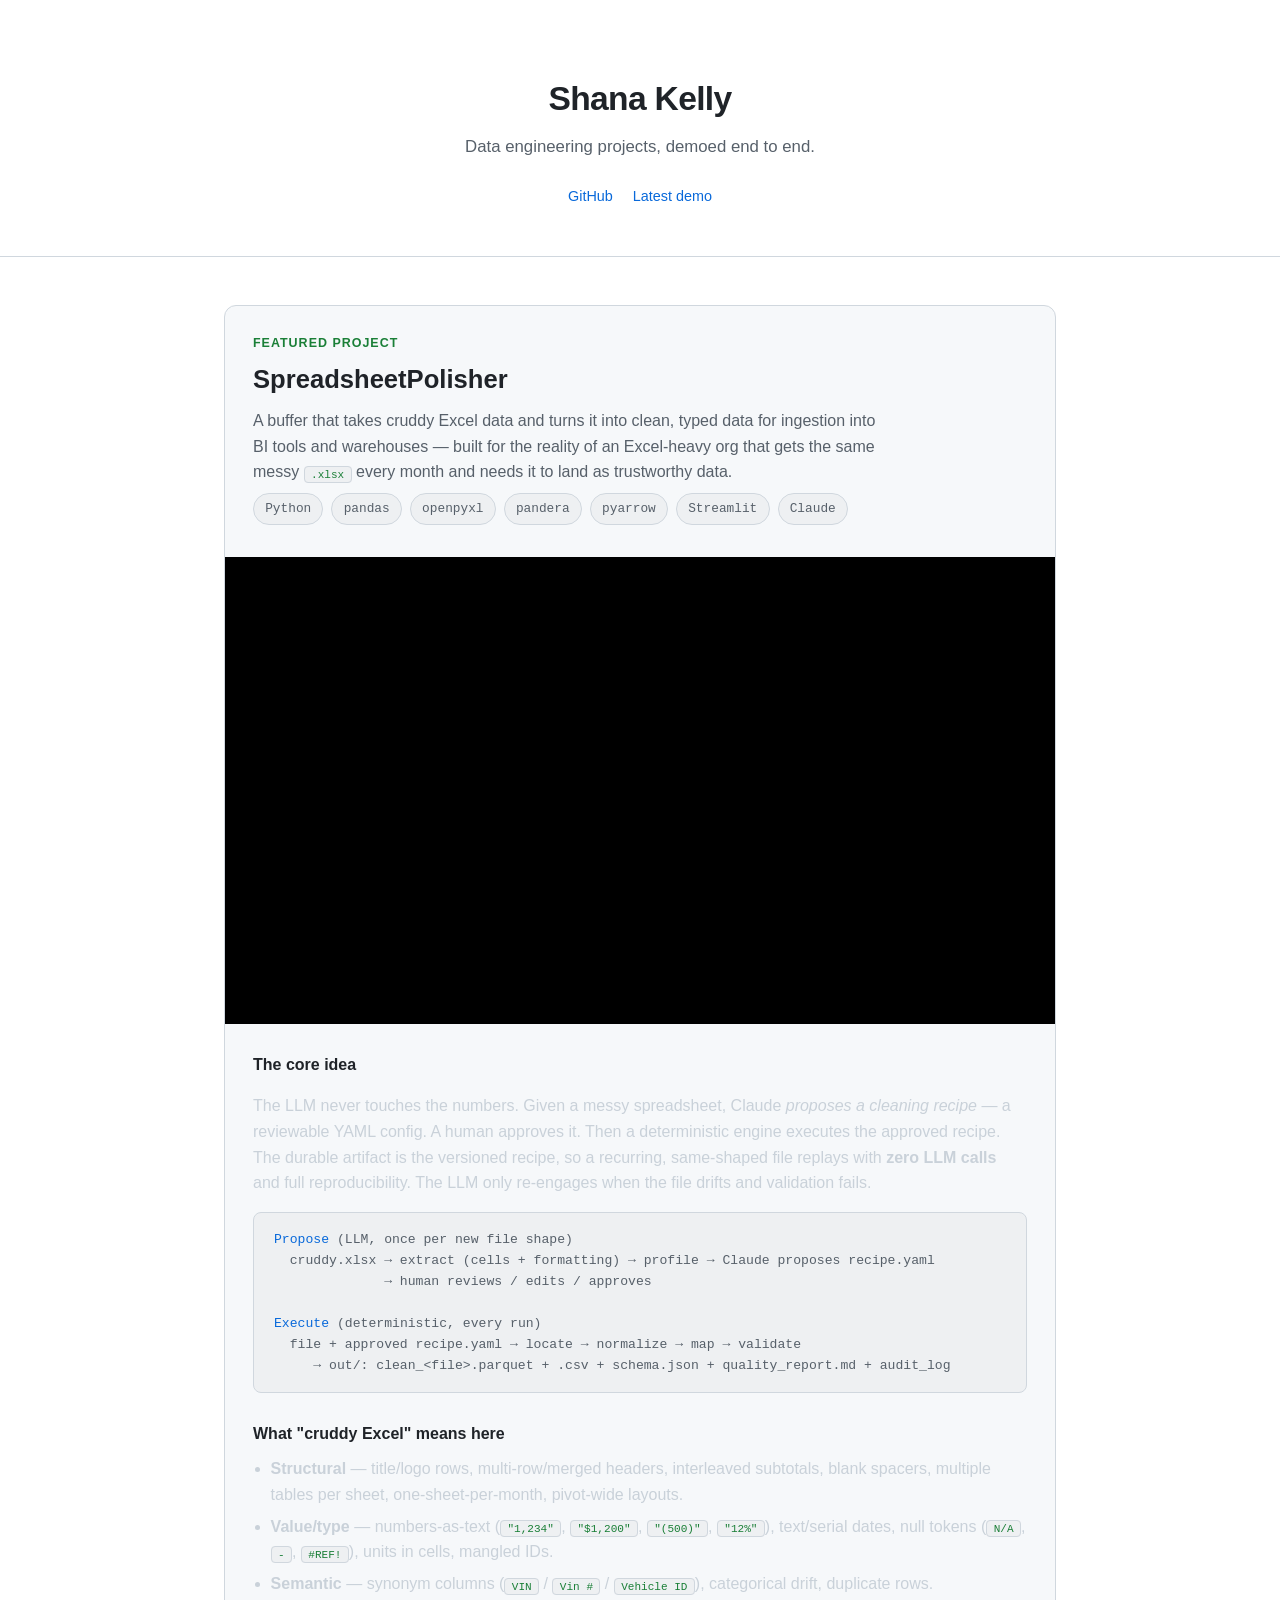
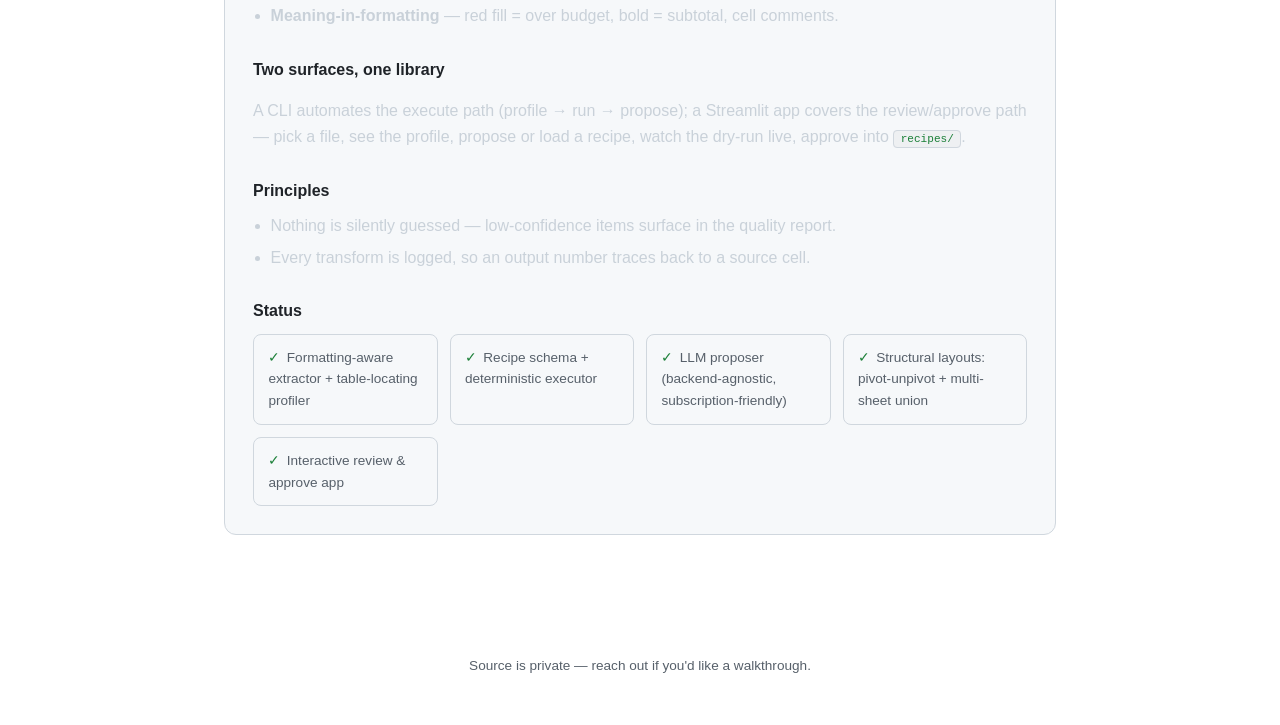
==== index.html @ c99fe6c3 "Add portfolio site with SpreadsheetPolisher feature + demo video" ====
<!DOCTYPE html>
<html lang="en">
<head>
<meta charset="UTF-8">
<meta name="viewport" content="width=device-width, initial-scale=1.0">
<title>Shana Kelly — Portfolio</title>
<meta name="description" content="Portfolio of data engineering projects — starting with SpreadsheetPolisher, a crappy-Excel-to-clean-data buffer.">
<style>
  :root {
    --bg: #0d1117;
    --bg-panel: #151b23;
    --border: #2a3138;
    --text: #e6edf3;
    --text-dim: #8b949e;
    --accent: #7ee787;
    --accent-2: #79c0ff;
    --code-bg: #010409;
    --max-width: 880px;
  }
  * { box-sizing: border-box; }
  html { scroll-behavior: smooth; }
  body {
    margin: 0;
    background: var(--bg);
    color: var(--text);
    font-family: -apple-system, BlinkMacSystemFont, "Segoe UI", Helvetica, Arial, sans-serif;
    line-height: 1.6;
  }
  a { color: var(--accent-2); text-decoration: none; }
  a:hover { text-decoration: underline; }

  header.hero {
    padding: 4.5rem 1.5rem 3rem;
    text-align: center;
    border-bottom: 1px solid var(--border);
  }
  header.hero h1 {
    font-size: 2.1rem;
    margin: 0 0 0.5rem;
    letter-spacing: -0.02em;
  }
  header.hero p.tagline {
    color: var(--text-dim);
    font-size: 1.05rem;
    max-width: 560px;
    margin: 0 auto;
  }
  header.hero .links {
    margin-top: 1.5rem;
    display: flex;
    gap: 1.25rem;
    justify-content: center;
    flex-wrap: wrap;
    font-size: 0.9rem;
  }

  main {
    max-width: var(--max-width);
    margin: 0 auto;
    padding: 3rem 1.5rem 5rem;
  }

  .project {
    background: var(--bg-panel);
    border: 1px solid var(--border);
    border-radius: 12px;
    overflow: hidden;
  }
  .project-header {
    padding: 1.75rem 1.75rem 0.5rem;
  }
  .project-header .kicker {
    color: var(--accent);
    font-size: 0.78rem;
    font-weight: 600;
    letter-spacing: 0.08em;
    text-transform: uppercase;
  }
  .project-header h2 {
    margin: 0.35rem 0 0.5rem;
    font-size: 1.6rem;
  }
  .project-header p.summary {
    color: var(--text-dim);
    margin: 0 0 0.5rem;
    max-width: 640px;
  }

  .video-wrap {
    position: relative;
    width: 100%;
    padding-top: 56.25%;
    background: #000;
    margin: 1.5rem 0 0;
  }
  .video-wrap iframe {
    position: absolute;
    inset: 0;
    width: 100%;
    height: 100%;
    border: 0;
  }

  .project-body {
    padding: 1.75rem;
  }
  .project-body h3 {
    font-size: 1rem;
    color: var(--text);
    margin: 1.75rem 0 0.6rem;
  }
  .project-body h3:first-child { margin-top: 0; }
  .project-body p { color: #c9d1d9; }

  .flow {
    background: var(--code-bg);
    border: 1px solid var(--border);
    border-radius: 8px;
    padding: 1rem 1.25rem;
    font-family: ui-monospace, SFMono-Regular, "SF Mono", Menlo, monospace;
    font-size: 0.82rem;
    color: #9ba7b4;
    overflow-x: auto;
    white-space: pre;
  }
  .flow .step { color: var(--accent-2); }

  ul.bullets {
    margin: 0;
    padding-left: 1.1rem;
    color: #c9d1d9;
  }
  ul.bullets li { margin-bottom: 0.4rem; }
  ul.bullets code, p code {
    background: var(--code-bg);
    border: 1px solid var(--border);
    border-radius: 4px;
    padding: 0.1rem 0.4rem;
    font-size: 0.85em;
    color: var(--accent);
  }

  .tags {
    display: flex;
    flex-wrap: wrap;
    gap: 0.5rem;
  }
  .tag {
    background: var(--code-bg);
    border: 1px solid var(--border);
    color: var(--text-dim);
    padding: 0.3rem 0.7rem;
    border-radius: 999px;
    font-size: 0.8rem;
    font-family: ui-monospace, SFMono-Regular, "SF Mono", Menlo, monospace;
  }

  .status-grid {
    display: grid;
    grid-template-columns: repeat(auto-fit, minmax(180px, 1fr));
    gap: 0.75rem;
  }
  .status-item {
    border: 1px solid var(--border);
    border-radius: 8px;
    padding: 0.75rem 0.9rem;
    font-size: 0.85rem;
    color: var(--text-dim);
  }
  .status-item .check { color: var(--accent); margin-right: 0.4rem; }

  footer {
    text-align: center;
    padding: 2.5rem 1.5rem 3rem;
    color: var(--text-dim);
    font-size: 0.85rem;
  }

  @media (prefers-color-scheme: light) {
    :root {
      --bg: #ffffff;
      --bg-panel: #f6f8fa;
      --border: #d0d7de;
      --text: #1f2328;
      --text-dim: #57606a;
      --accent: #1a7f37;
      --accent-2: #0969da;
      --code-bg: #eef0f2;
    }
    .flow { color: #57606a; }
  }
</style>
</head>
<body>

<header class="hero">
  <h1>Shana Kelly</h1>
  <p class="tagline">Data engineering projects, demoed end to end.</p>
  <div class="links">
    <a href="https://github.com/twofivesha" target="_blank" rel="noopener">GitHub</a>
    <a href="https://youtu.be/llYQRg-keBA" target="_blank" rel="noopener">Latest demo</a>
  </div>
</header>

<main>
  <article class="project">
    <div class="project-header">
      <div class="kicker">Featured project</div>
      <h2>SpreadsheetPolisher</h2>
      <p class="summary">
        A buffer that takes cruddy Excel data and turns it into clean, typed data for
        ingestion into BI tools and warehouses — built for the reality of an Excel-heavy
        org that gets the same messy <code>.xlsx</code> every month and needs it to land
        as trustworthy data.
      </p>
      <div class="tags">
        <span class="tag">Python</span>
        <span class="tag">pandas</span>
        <span class="tag">openpyxl</span>
        <span class="tag">pandera</span>
        <span class="tag">pyarrow</span>
        <span class="tag">Streamlit</span>
        <span class="tag">Claude</span>
      </div>
    </div>

    <div class="video-wrap">
      <iframe
        src="https://www.youtube.com/embed/llYQRg-keBA"
        title="SpreadsheetPolisher demo"
        loading="lazy"
        allow="accelerometer; autoplay; clipboard-write; encrypted-media; gyroscope; picture-in-picture"
        allowfullscreen>
      </iframe>
    </div>

    <div class="project-body">
      <h3>The core idea</h3>
      <p>
        The LLM never touches the numbers. Given a messy spreadsheet, Claude
        <em>proposes a cleaning recipe</em> — a reviewable YAML config. A human approves
        it. Then a deterministic engine executes the approved recipe. The durable
        artifact is the versioned recipe, so a recurring, same-shaped file replays with
        <strong>zero LLM calls</strong> and full reproducibility. The LLM only re-engages
        when the file drifts and validation fails.
      </p>

      <div class="flow"><span class="step">Propose</span> (LLM, once per new file shape)
  cruddy.xlsx → extract (cells + formatting) → profile → Claude proposes recipe.yaml
              → human reviews / edits / approves

<span class="step">Execute</span> (deterministic, every run)
  file + approved recipe.yaml → locate → normalize → map → validate
     → out/: clean_&lt;file&gt;.parquet + .csv + schema.json + quality_report.md + audit_log</div>

      <h3>What "cruddy Excel" means here</h3>
      <ul class="bullets">
        <li><strong>Structural</strong> — title/logo rows, multi-row/merged headers, interleaved subtotals, blank spacers, multiple tables per sheet, one-sheet-per-month, pivot-wide layouts.</li>
        <li><strong>Value/type</strong> — numbers-as-text (<code>"1,234"</code>, <code>"$1,200"</code>, <code>"(500)"</code>, <code>"12%"</code>), text/serial dates, null tokens (<code>N/A</code>, <code>-</code>, <code>#REF!</code>), units in cells, mangled IDs.</li>
        <li><strong>Semantic</strong> — synonym columns (<code>VIN</code> / <code>Vin #</code> / <code>Vehicle ID</code>), categorical drift, duplicate rows.</li>
        <li><strong>Meaning-in-formatting</strong> — red fill = over budget, bold = subtotal, cell comments.</li>
      </ul>

      <h3>Two surfaces, one library</h3>
      <p>
        A CLI automates the execute path (profile → run → propose); a Streamlit app
        covers the review/approve path — pick a file, see the profile, propose or load
        a recipe, watch the dry-run live, approve into <code>recipes/</code>.
      </p>

      <h3>Principles</h3>
      <ul class="bullets">
        <li>Nothing is silently guessed — low-confidence items surface in the quality report.</li>
        <li>Every transform is logged, so an output number traces back to a source cell.</li>
      </ul>

      <h3>Status</h3>
      <div class="status-grid">
        <div class="status-item"><span class="check">✓</span>Formatting-aware extractor + table-locating profiler</div>
        <div class="status-item"><span class="check">✓</span>Recipe schema + deterministic executor</div>
        <div class="status-item"><span class="check">✓</span>LLM proposer (backend-agnostic, subscription-friendly)</div>
        <div class="status-item"><span class="check">✓</span>Structural layouts: pivot-unpivot + multi-sheet union</div>
        <div class="status-item"><span class="check">✓</span>Interactive review &amp; approve app</div>
      </div>
    </div>
  </article>
</main>

<footer>
  Source is private — reach out if you'd like a walkthrough.
</footer>

</body>
</html>
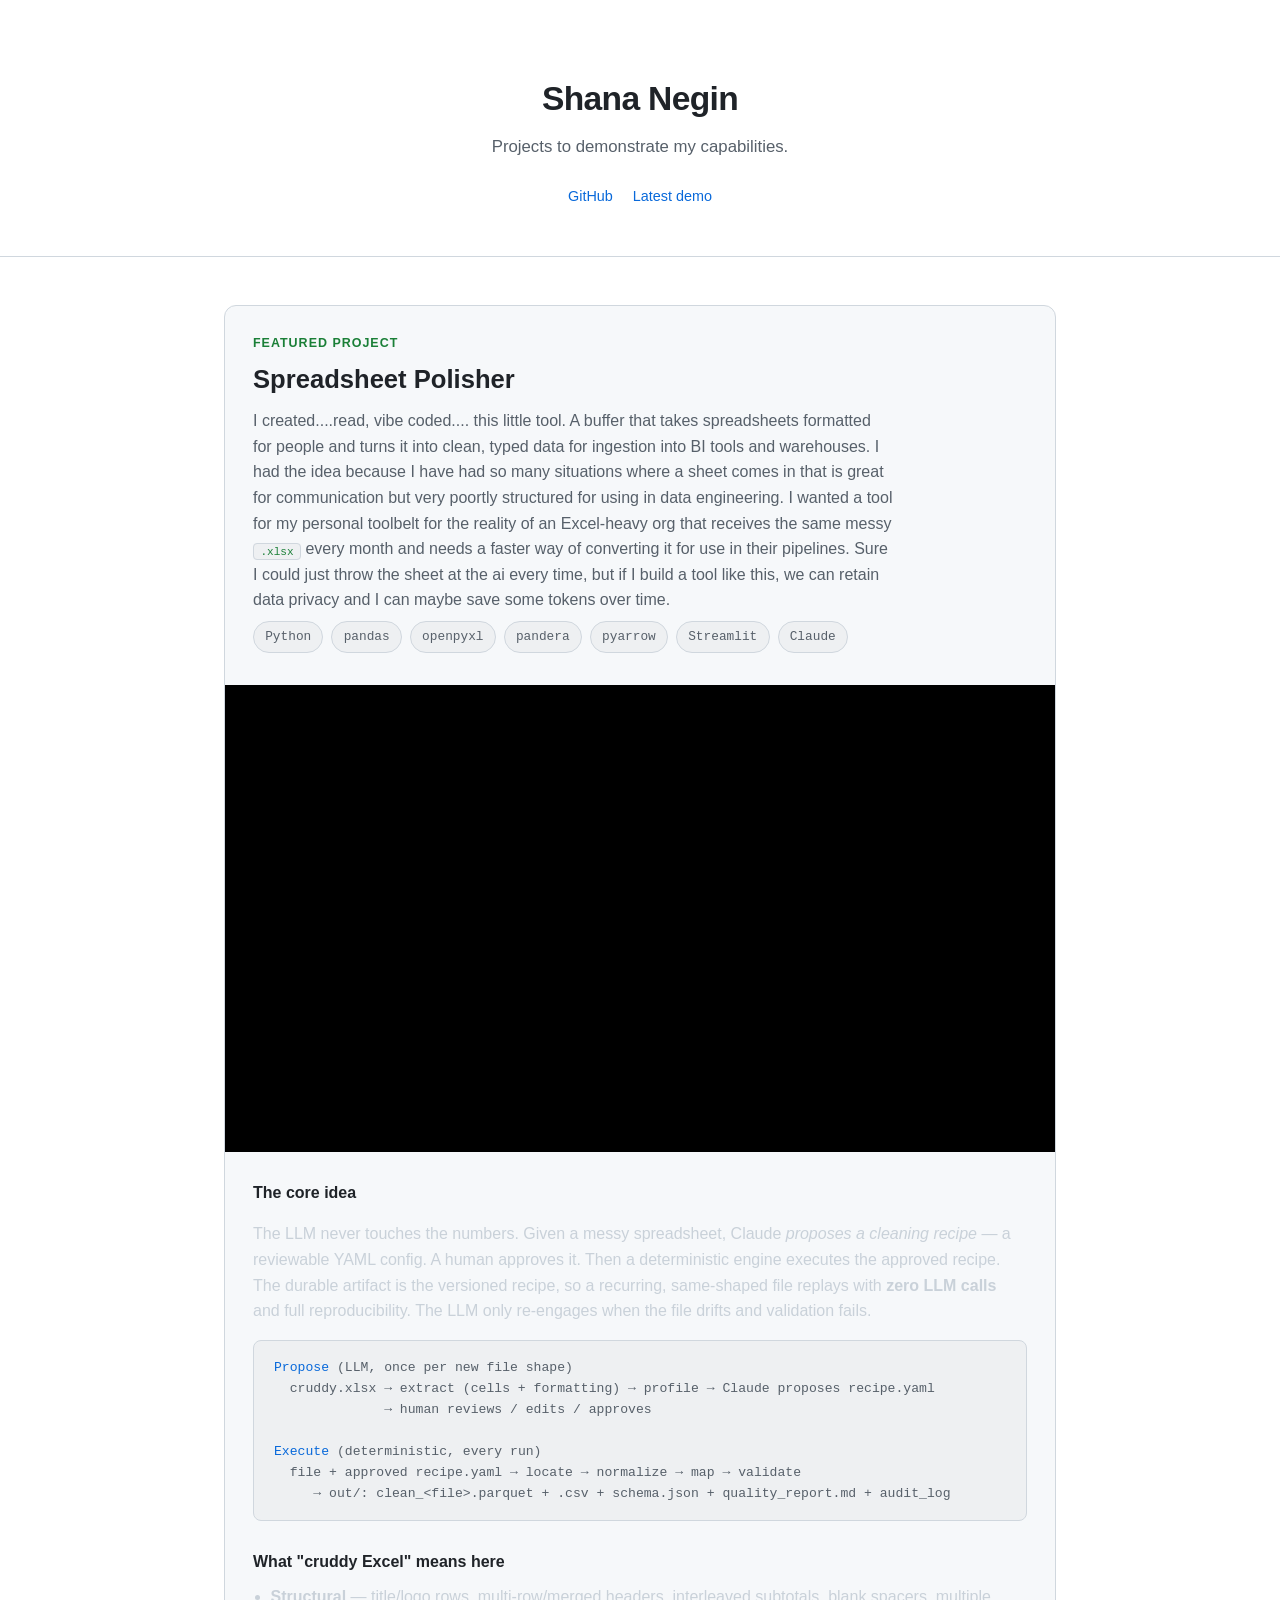
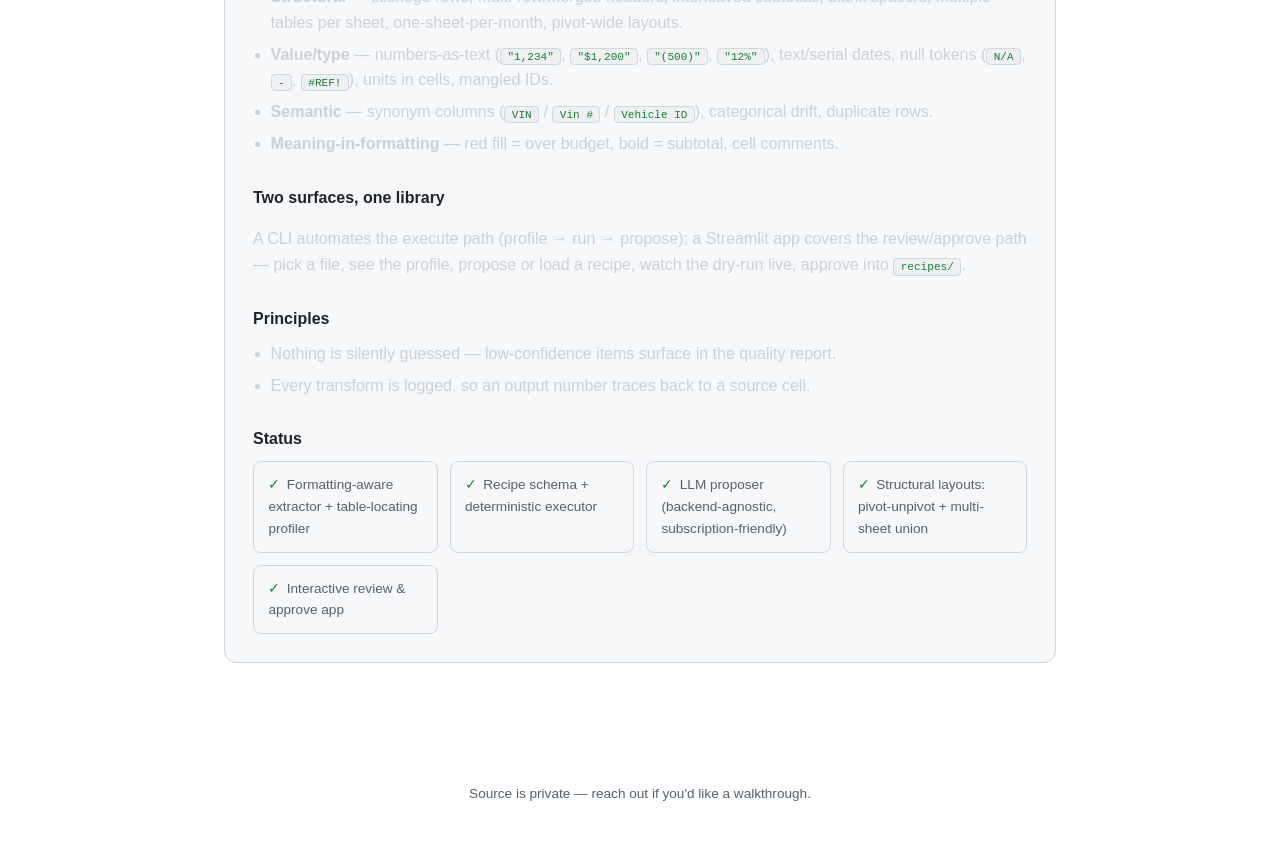
==== commit 60dc1663: "Update name, tagline, and project summary copy" ====
--- a/index.html
+++ b/index.html
@@ -3,8 +3,8 @@
 <head>
 <meta charset="UTF-8">
 <meta name="viewport" content="width=device-width, initial-scale=1.0">
-<title>Shana Kelly — Portfolio</title>
-<meta name="description" content="Portfolio of data engineering projects — starting with SpreadsheetPolisher, a crappy-Excel-to-clean-data buffer.">
+<title>Shana Negin — Portfolio</title>
+<meta name="description" content="Portfolio of data engineering projects — starting with SpreadsheetPolisher, a human-formatted-spreadsheet-to-clean-data buffer.">
 <style>
   :root {
     --bg: #0d1117;
@@ -194,8 +194,8 @@
 <body>
 
 <header class="hero">
-  <h1>Shana Kelly</h1>
-  <p class="tagline">Data engineering projects, demoed end to end.</p>
+  <h1>Shana Negin</h1>
+  <p class="tagline">Projects to demonstrate my capabilities.</p>
   <div class="links">
     <a href="https://github.com/twofivesha" target="_blank" rel="noopener">GitHub</a>
     <a href="https://youtu.be/llYQRg-keBA" target="_blank" rel="noopener">Latest demo</a>
@@ -206,12 +206,11 @@
   <article class="project">
     <div class="project-header">
       <div class="kicker">Featured project</div>
-      <h2>SpreadsheetPolisher</h2>
+      <h2>Spreadsheet Polisher</h2>
       <p class="summary">
-        A buffer that takes cruddy Excel data and turns it into clean, typed data for
-        ingestion into BI tools and warehouses — built for the reality of an Excel-heavy
-        org that gets the same messy <code>.xlsx</code> every month and needs it to land
-        as trustworthy data.
+        I created....read, vibe coded.... this little tool. A buffer that takes spreadsheets formatted for people and turns it into clean, typed data for
+        ingestion into BI tools and warehouses. I had the idea because I have had so many situations where a sheet comes in that is great for communication but very poortly structured for using in data engineering. I wanted a tool for my personal toolbelt for the reality of an Excel-heavy
+        org that receives the same messy <code>.xlsx</code> every month and needs a faster way of converting it for use in their pipelines. Sure I could just throw the sheet at the ai every time, but if I build a tool like this, we can retain data privacy and I can maybe save some tokens over time. 
       </p>
       <div class="tags">
         <span class="tag">Python</span>
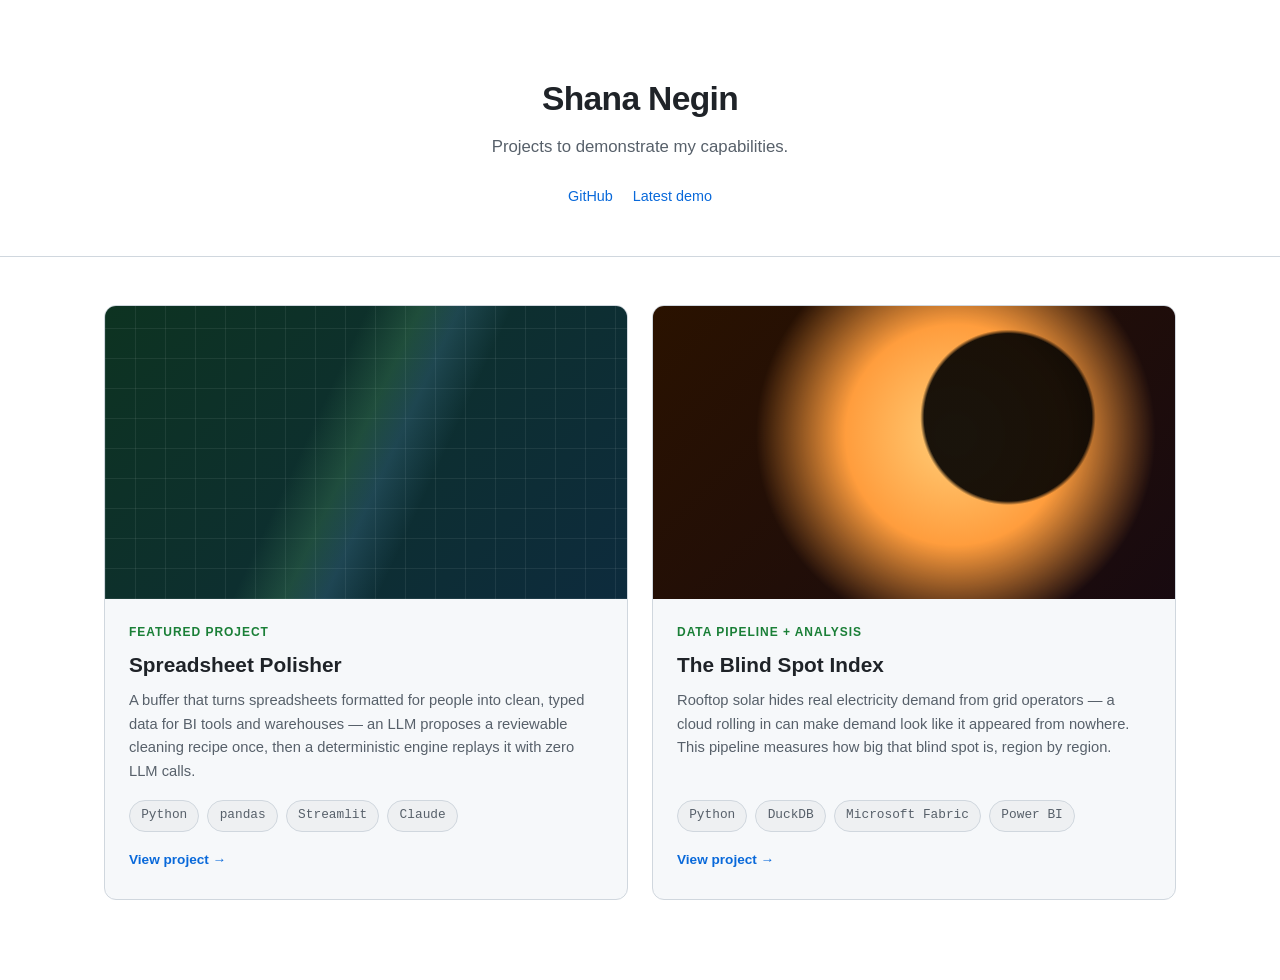
==== commit ff75e8eb: "Restructure into gallery front page + per-project pages, embed live BlindSpot report Splits the sing" ====
--- a/index.html
+++ b/index.html
@@ -4,192 +4,8 @@
 <meta charset="UTF-8">
 <meta name="viewport" content="width=device-width, initial-scale=1.0">
 <title>Shana Negin — Portfolio</title>
-<meta name="description" content="Portfolio of data engineering projects — starting with SpreadsheetPolisher, a human-formatted-spreadsheet-to-clean-data buffer.">
-<style>
-  :root {
-    --bg: #0d1117;
-    --bg-panel: #151b23;
-    --border: #2a3138;
-    --text: #e6edf3;
-    --text-dim: #8b949e;
-    --accent: #7ee787;
-    --accent-2: #79c0ff;
-    --code-bg: #010409;
-    --max-width: 880px;
-  }
-  * { box-sizing: border-box; }
-  html { scroll-behavior: smooth; }
-  body {
-    margin: 0;
-    background: var(--bg);
-    color: var(--text);
-    font-family: -apple-system, BlinkMacSystemFont, "Segoe UI", Helvetica, Arial, sans-serif;
-    line-height: 1.6;
-  }
-  a { color: var(--accent-2); text-decoration: none; }
-  a:hover { text-decoration: underline; }
-
-  header.hero {
-    padding: 4.5rem 1.5rem 3rem;
-    text-align: center;
-    border-bottom: 1px solid var(--border);
-  }
-  header.hero h1 {
-    font-size: 2.1rem;
-    margin: 0 0 0.5rem;
-    letter-spacing: -0.02em;
-  }
-  header.hero p.tagline {
-    color: var(--text-dim);
-    font-size: 1.05rem;
-    max-width: 560px;
-    margin: 0 auto;
-  }
-  header.hero .links {
-    margin-top: 1.5rem;
-    display: flex;
-    gap: 1.25rem;
-    justify-content: center;
-    flex-wrap: wrap;
-    font-size: 0.9rem;
-  }
-
-  main {
-    max-width: var(--max-width);
-    margin: 0 auto;
-    padding: 3rem 1.5rem 5rem;
-  }
-
-  .project {
-    background: var(--bg-panel);
-    border: 1px solid var(--border);
-    border-radius: 12px;
-    overflow: hidden;
-  }
-  .project-header {
-    padding: 1.75rem 1.75rem 0.5rem;
-  }
-  .project-header .kicker {
-    color: var(--accent);
-    font-size: 0.78rem;
-    font-weight: 600;
-    letter-spacing: 0.08em;
-    text-transform: uppercase;
-  }
-  .project-header h2 {
-    margin: 0.35rem 0 0.5rem;
-    font-size: 1.6rem;
-  }
-  .project-header p.summary {
-    color: var(--text-dim);
-    margin: 0 0 0.5rem;
-    max-width: 640px;
-  }
-
-  .video-wrap {
-    position: relative;
-    width: 100%;
-    padding-top: 56.25%;
-    background: #000;
-    margin: 1.5rem 0 0;
-  }
-  .video-wrap iframe {
-    position: absolute;
-    inset: 0;
-    width: 100%;
-    height: 100%;
-    border: 0;
-  }
-
-  .project-body {
-    padding: 1.75rem;
-  }
-  .project-body h3 {
-    font-size: 1rem;
-    color: var(--text);
-    margin: 1.75rem 0 0.6rem;
-  }
-  .project-body h3:first-child { margin-top: 0; }
-  .project-body p { color: #c9d1d9; }
-
-  .flow {
-    background: var(--code-bg);
-    border: 1px solid var(--border);
-    border-radius: 8px;
-    padding: 1rem 1.25rem;
-    font-family: ui-monospace, SFMono-Regular, "SF Mono", Menlo, monospace;
-    font-size: 0.82rem;
-    color: #9ba7b4;
-    overflow-x: auto;
-    white-space: pre;
-  }
-  .flow .step { color: var(--accent-2); }
-
-  ul.bullets {
-    margin: 0;
-    padding-left: 1.1rem;
-    color: #c9d1d9;
-  }
-  ul.bullets li { margin-bottom: 0.4rem; }
-  ul.bullets code, p code {
-    background: var(--code-bg);
-    border: 1px solid var(--border);
-    border-radius: 4px;
-    padding: 0.1rem 0.4rem;
-    font-size: 0.85em;
-    color: var(--accent);
-  }
-
-  .tags {
-    display: flex;
-    flex-wrap: wrap;
-    gap: 0.5rem;
-  }
-  .tag {
-    background: var(--code-bg);
-    border: 1px solid var(--border);
-    color: var(--text-dim);
-    padding: 0.3rem 0.7rem;
-    border-radius: 999px;
-    font-size: 0.8rem;
-    font-family: ui-monospace, SFMono-Regular, "SF Mono", Menlo, monospace;
-  }
-
-  .status-grid {
-    display: grid;
-    grid-template-columns: repeat(auto-fit, minmax(180px, 1fr));
-    gap: 0.75rem;
-  }
-  .status-item {
-    border: 1px solid var(--border);
-    border-radius: 8px;
-    padding: 0.75rem 0.9rem;
-    font-size: 0.85rem;
-    color: var(--text-dim);
-  }
-  .status-item .check { color: var(--accent); margin-right: 0.4rem; }
-
-  footer {
-    text-align: center;
-    padding: 2.5rem 1.5rem 3rem;
-    color: var(--text-dim);
-    font-size: 0.85rem;
-  }
-
-  @media (prefers-color-scheme: light) {
-    :root {
-      --bg: #ffffff;
-      --bg-panel: #f6f8fa;
-      --border: #d0d7de;
-      --text: #1f2328;
-      --text-dim: #57606a;
-      --accent: #1a7f37;
-      --accent-2: #0969da;
-      --code-bg: #eef0f2;
-    }
-    .flow { color: #57606a; }
-  }
-</style>
+<meta name="description" content="Portfolio of data engineering projects — Spreadsheet Polisher and the Blind Spot Index.">
+<link rel="stylesheet" href="assets/style.css">
 </head>
 <body>
 
@@ -202,92 +18,51 @@
   </div>
 </header>
 
-<main>
-  <article class="project">
-    <div class="project-header">
-      <div class="kicker">Featured project</div>
-      <h2>Spreadsheet Polisher</h2>
-      <p class="summary">
-        I created....read, vibe coded.... this little tool. A buffer that takes spreadsheets formatted for people and turns it into clean, typed data for
-        ingestion into BI tools and warehouses. I had the idea because I have had so many situations where a sheet comes in that is great for communication but very poortly structured for using in data engineering. I wanted a tool for my personal toolbelt for the reality of an Excel-heavy
-        org that receives the same messy <code>.xlsx</code> every month and needs a faster way of converting it for use in their pipelines. Sure I could just throw the sheet at the ai every time, but if I build a tool like this, we can retain data privacy and I can maybe save some tokens over time. 
-      </p>
-      <div class="tags">
-        <span class="tag">Python</span>
-        <span class="tag">pandas</span>
-        <span class="tag">openpyxl</span>
-        <span class="tag">pandera</span>
-        <span class="tag">pyarrow</span>
-        <span class="tag">Streamlit</span>
-        <span class="tag">Claude</span>
+<main class="wide">
+  <div class="gallery">
+
+    <a class="card" href="projects/spreadsheet-polisher.html">
+      <div class="card-art card-art--polisher"></div>
+      <div class="card-body">
+        <div class="kicker">Featured project</div>
+        <h2 class="card-title">Spreadsheet Polisher</h2>
+        <p class="card-summary">
+          A buffer that turns spreadsheets formatted for people into clean, typed data
+          for BI tools and warehouses — an LLM proposes a reviewable cleaning recipe
+          once, then a deterministic engine replays it with zero LLM calls.
+        </p>
+        <div class="tags">
+          <span class="tag">Python</span>
+          <span class="tag">pandas</span>
+          <span class="tag">Streamlit</span>
+          <span class="tag">Claude</span>
+        </div>
+        <span class="card-cta">View project &rarr;</span>
       </div>
-    </div>
+    </a>
 
-    <div class="video-wrap">
-      <iframe
-        src="https://www.youtube.com/embed/llYQRg-keBA"
-        title="SpreadsheetPolisher demo"
-        loading="lazy"
-        allow="accelerometer; autoplay; clipboard-write; encrypted-media; gyroscope; picture-in-picture"
-        allowfullscreen>
-      </iframe>
-    </div>
+    <a class="card" href="projects/blindspot.html">
+      <div class="card-art card-art--blindspot"></div>
+      <div class="card-body">
+        <div class="kicker">Data pipeline + analysis</div>
+        <h2 class="card-title">The Blind Spot Index</h2>
+        <p class="card-summary">
+          Rooftop solar hides real electricity demand from grid operators — a cloud
+          rolling in can make demand look like it appeared from nowhere. This pipeline
+          measures how big that blind spot is, region by region.
+        </p>
+        <div class="tags">
+          <span class="tag">Python</span>
+          <span class="tag">DuckDB</span>
+          <span class="tag">Microsoft Fabric</span>
+          <span class="tag">Power BI</span>
+        </div>
+        <span class="card-cta">View project &rarr;</span>
+      </div>
+    </a>
 
-    <div class="project-body">
-      <h3>The core idea</h3>
-      <p>
-        The LLM never touches the numbers. Given a messy spreadsheet, Claude
-        <em>proposes a cleaning recipe</em> — a reviewable YAML config. A human approves
-        it. Then a deterministic engine executes the approved recipe. The durable
-        artifact is the versioned recipe, so a recurring, same-shaped file replays with
-        <strong>zero LLM calls</strong> and full reproducibility. The LLM only re-engages
-        when the file drifts and validation fails.
-      </p>
-
-      <div class="flow"><span class="step">Propose</span> (LLM, once per new file shape)
-  cruddy.xlsx → extract (cells + formatting) → profile → Claude proposes recipe.yaml
-              → human reviews / edits / approves
-
-<span class="step">Execute</span> (deterministic, every run)
-  file + approved recipe.yaml → locate → normalize → map → validate
-     → out/: clean_&lt;file&gt;.parquet + .csv + schema.json + quality_report.md + audit_log</div>
-
-      <h3>What "cruddy Excel" means here</h3>
-      <ul class="bullets">
-        <li><strong>Structural</strong> — title/logo rows, multi-row/merged headers, interleaved subtotals, blank spacers, multiple tables per sheet, one-sheet-per-month, pivot-wide layouts.</li>
-        <li><strong>Value/type</strong> — numbers-as-text (<code>"1,234"</code>, <code>"$1,200"</code>, <code>"(500)"</code>, <code>"12%"</code>), text/serial dates, null tokens (<code>N/A</code>, <code>-</code>, <code>#REF!</code>), units in cells, mangled IDs.</li>
-        <li><strong>Semantic</strong> — synonym columns (<code>VIN</code> / <code>Vin #</code> / <code>Vehicle ID</code>), categorical drift, duplicate rows.</li>
-        <li><strong>Meaning-in-formatting</strong> — red fill = over budget, bold = subtotal, cell comments.</li>
-      </ul>
-
-      <h3>Two surfaces, one library</h3>
-      <p>
-        A CLI automates the execute path (profile → run → propose); a Streamlit app
-        covers the review/approve path — pick a file, see the profile, propose or load
-        a recipe, watch the dry-run live, approve into <code>recipes/</code>.
-      </p>
-
-      <h3>Principles</h3>
-      <ul class="bullets">
-        <li>Nothing is silently guessed — low-confidence items surface in the quality report.</li>
-        <li>Every transform is logged, so an output number traces back to a source cell.</li>
-      </ul>
-
-      <h3>Status</h3>
-      <div class="status-grid">
-        <div class="status-item"><span class="check">✓</span>Formatting-aware extractor + table-locating profiler</div>
-        <div class="status-item"><span class="check">✓</span>Recipe schema + deterministic executor</div>
-        <div class="status-item"><span class="check">✓</span>LLM proposer (backend-agnostic, subscription-friendly)</div>
-        <div class="status-item"><span class="check">✓</span>Structural layouts: pivot-unpivot + multi-sheet union</div>
-        <div class="status-item"><span class="check">✓</span>Interactive review &amp; approve app</div>
-      </div>
-    </div>
-  </article>
+  </div>
 </main>
-
-<footer>
-  Source is private — reach out if you'd like a walkthrough.
-</footer>
 
 </body>
 </html>
--- a/assets/style.css
+++ b/assets/style.css
@@ -0,0 +1,312 @@
+:root {
+  --bg: #0d1117;
+  --bg-panel: #151b23;
+  --border: #2a3138;
+  --text: #e6edf3;
+  --text-dim: #8b949e;
+  --accent: #7ee787;
+  --accent-2: #79c0ff;
+  --code-bg: #010409;
+  --max-width: 880px;
+  --max-width-wide: 1120px;
+}
+* { box-sizing: border-box; }
+html { scroll-behavior: smooth; }
+body {
+  margin: 0;
+  background: var(--bg);
+  color: var(--text);
+  font-family: -apple-system, BlinkMacSystemFont, "Segoe UI", Helvetica, Arial, sans-serif;
+  line-height: 1.6;
+}
+a { color: var(--accent-2); text-decoration: none; }
+a:hover { text-decoration: underline; }
+
+header.hero {
+  padding: 4.5rem 1.5rem 3rem;
+  text-align: center;
+  border-bottom: 1px solid var(--border);
+}
+header.hero h1 {
+  font-size: 2.1rem;
+  margin: 0 0 0.5rem;
+  letter-spacing: -0.02em;
+}
+header.hero p.tagline {
+  color: var(--text-dim);
+  font-size: 1.05rem;
+  max-width: 560px;
+  margin: 0 auto;
+}
+header.hero .links {
+  margin-top: 1.5rem;
+  display: flex;
+  gap: 1.25rem;
+  justify-content: center;
+  flex-wrap: wrap;
+  font-size: 0.9rem;
+}
+
+main {
+  max-width: var(--max-width);
+  margin: 0 auto;
+  padding: 3rem 1.5rem 5rem;
+}
+main.wide { max-width: var(--max-width-wide); }
+
+.back-link {
+  display: inline-flex;
+  align-items: center;
+  gap: 0.35rem;
+  font-size: 0.85rem;
+  color: var(--text-dim);
+  margin-bottom: 1.5rem;
+}
+.back-link:hover { color: var(--accent-2); text-decoration: none; }
+
+/* Gallery / project cards on the front page */
+.gallery {
+  display: grid;
+  grid-template-columns: repeat(auto-fit, minmax(300px, 1fr));
+  gap: 1.5rem;
+}
+
+.card {
+  display: flex;
+  flex-direction: column;
+  background: var(--bg-panel);
+  border: 1px solid var(--border);
+  border-radius: 12px;
+  overflow: hidden;
+  color: inherit;
+  text-decoration: none;
+  transition: transform 0.15s ease, border-color 0.15s ease, box-shadow 0.15s ease;
+}
+.card:hover,
+.card:focus-visible {
+  transform: translateY(-3px);
+  border-color: var(--accent-2);
+  box-shadow: 0 12px 28px -14px rgba(0, 0, 0, 0.55);
+}
+.card:hover .card-title,
+.card:focus-visible .card-title { text-decoration: underline; }
+
+.card-art {
+  width: 100%;
+  aspect-ratio: 16 / 9;
+  position: relative;
+}
+
+.card-art--polisher {
+  background:
+    repeating-linear-gradient(0deg, rgba(255, 255, 255, 0.07) 0, rgba(255, 255, 255, 0.07) 1px, transparent 1px, transparent 30px),
+    repeating-linear-gradient(90deg, rgba(255, 255, 255, 0.07) 0, rgba(255, 255, 255, 0.07) 1px, transparent 1px, transparent 30px),
+    linear-gradient(135deg, #0d3321 0%, #0d2b3d 100%);
+}
+.card-art--polisher::after {
+  content: "";
+  position: absolute;
+  inset: 0;
+  background: linear-gradient(115deg, transparent 40%, rgba(126, 231, 135, 0.16) 48%, rgba(121, 192, 255, 0.16) 54%, transparent 62%);
+}
+
+.card-art--blindspot {
+  background:
+    radial-gradient(circle at 68% 38%, rgba(6, 4, 2, 0.92) 0 21%, transparent 22%),
+    radial-gradient(circle at 58% 44%, #ffcf7a 0%, #ff9d3d 32%, rgba(255, 157, 61, 0) 58%),
+    linear-gradient(135deg, #2a1200 0%, #180a10 100%);
+}
+
+.card-body {
+  padding: 1.5rem 1.5rem 1.75rem;
+  display: flex;
+  flex-direction: column;
+  flex: 1;
+}
+.card-body .kicker {
+  color: var(--accent);
+  font-size: 0.75rem;
+  font-weight: 600;
+  letter-spacing: 0.08em;
+  text-transform: uppercase;
+}
+.card-title {
+  margin: 0.35rem 0 0.5rem;
+  font-size: 1.3rem;
+  color: var(--text);
+}
+.card-summary {
+  color: var(--text-dim);
+  font-size: 0.92rem;
+  margin: 0 0 1rem;
+  flex: 1;
+}
+.card .tags { margin-bottom: 1.1rem; }
+.card-cta {
+  font-size: 0.85rem;
+  color: var(--accent-2);
+  font-weight: 600;
+}
+
+.project {
+  background: var(--bg-panel);
+  border: 1px solid var(--border);
+  border-radius: 12px;
+  overflow: hidden;
+}
+.project-header {
+  padding: 1.75rem 1.75rem 0.5rem;
+}
+.project-header .kicker {
+  color: var(--accent);
+  font-size: 0.78rem;
+  font-weight: 600;
+  letter-spacing: 0.08em;
+  text-transform: uppercase;
+}
+.project-header h2 {
+  margin: 0.35rem 0 0.5rem;
+  font-size: 1.6rem;
+}
+.project-header p.summary {
+  color: var(--text-dim);
+  margin: 0 0 0.5rem;
+  max-width: 640px;
+}
+
+.report-cta {
+  display: inline-flex;
+  align-items: center;
+  gap: 0.4rem;
+  background: var(--text);
+  color: var(--bg);
+  font-weight: 600;
+  padding: 0.65rem 1.15rem;
+  border-radius: 8px;
+  font-size: 0.9rem;
+  margin-top: 0.25rem;
+}
+.report-cta:hover { text-decoration: none; opacity: 0.85; }
+
+.report-embed {
+  position: relative;
+  width: 100%;
+  height: 85vh;
+  max-height: 1000px;
+  min-height: 640px;
+  border: 1px solid var(--border);
+  border-radius: 8px;
+  overflow: hidden;
+  margin: 1.5rem 0 0;
+  background: var(--bg);
+}
+.report-embed iframe {
+  width: 100%;
+  height: 100%;
+  border: 0;
+}
+
+.video-wrap {
+  position: relative;
+  width: 100%;
+  padding-top: 56.25%;
+  background: #000;
+  margin: 1.5rem 0 0;
+}
+.video-wrap iframe {
+  position: absolute;
+  inset: 0;
+  width: 100%;
+  height: 100%;
+  border: 0;
+}
+
+.project-body {
+  padding: 1.75rem;
+}
+.project-body h3 {
+  font-size: 1rem;
+  color: var(--text);
+  margin: 1.75rem 0 0.6rem;
+}
+.project-body h3:first-child { margin-top: 0; }
+.project-body p { color: #c9d1d9; }
+
+.flow {
+  background: var(--code-bg);
+  border: 1px solid var(--border);
+  border-radius: 8px;
+  padding: 1rem 1.25rem;
+  font-family: ui-monospace, SFMono-Regular, "SF Mono", Menlo, monospace;
+  font-size: 0.82rem;
+  color: #9ba7b4;
+  overflow-x: auto;
+  white-space: pre;
+}
+.flow .step { color: var(--accent-2); }
+
+ul.bullets {
+  margin: 0;
+  padding-left: 1.1rem;
+  color: #c9d1d9;
+}
+ul.bullets li { margin-bottom: 0.4rem; }
+ul.bullets code, p code {
+  background: var(--code-bg);
+  border: 1px solid var(--border);
+  border-radius: 4px;
+  padding: 0.1rem 0.4rem;
+  font-size: 0.85em;
+  color: var(--accent);
+}
+
+.tags {
+  display: flex;
+  flex-wrap: wrap;
+  gap: 0.5rem;
+}
+.tag {
+  background: var(--code-bg);
+  border: 1px solid var(--border);
+  color: var(--text-dim);
+  padding: 0.3rem 0.7rem;
+  border-radius: 999px;
+  font-size: 0.8rem;
+  font-family: ui-monospace, SFMono-Regular, "SF Mono", Menlo, monospace;
+}
+
+.status-grid {
+  display: grid;
+  grid-template-columns: repeat(auto-fit, minmax(180px, 1fr));
+  gap: 0.75rem;
+}
+.status-item {
+  border: 1px solid var(--border);
+  border-radius: 8px;
+  padding: 0.75rem 0.9rem;
+  font-size: 0.85rem;
+  color: var(--text-dim);
+}
+.status-item .check { color: var(--accent); margin-right: 0.4rem; }
+.status-item .pending { color: var(--accent-2); margin-right: 0.4rem; }
+
+footer {
+  text-align: center;
+  padding: 2.5rem 1.5rem 3rem;
+  color: var(--text-dim);
+  font-size: 0.85rem;
+}
+
+@media (prefers-color-scheme: light) {
+  :root {
+    --bg: #ffffff;
+    --bg-panel: #f6f8fa;
+    --border: #d0d7de;
+    --text: #1f2328;
+    --text-dim: #57606a;
+    --accent: #1a7f37;
+    --accent-2: #0969da;
+    --code-bg: #eef0f2;
+  }
+  .flow { color: #57606a; }
+}
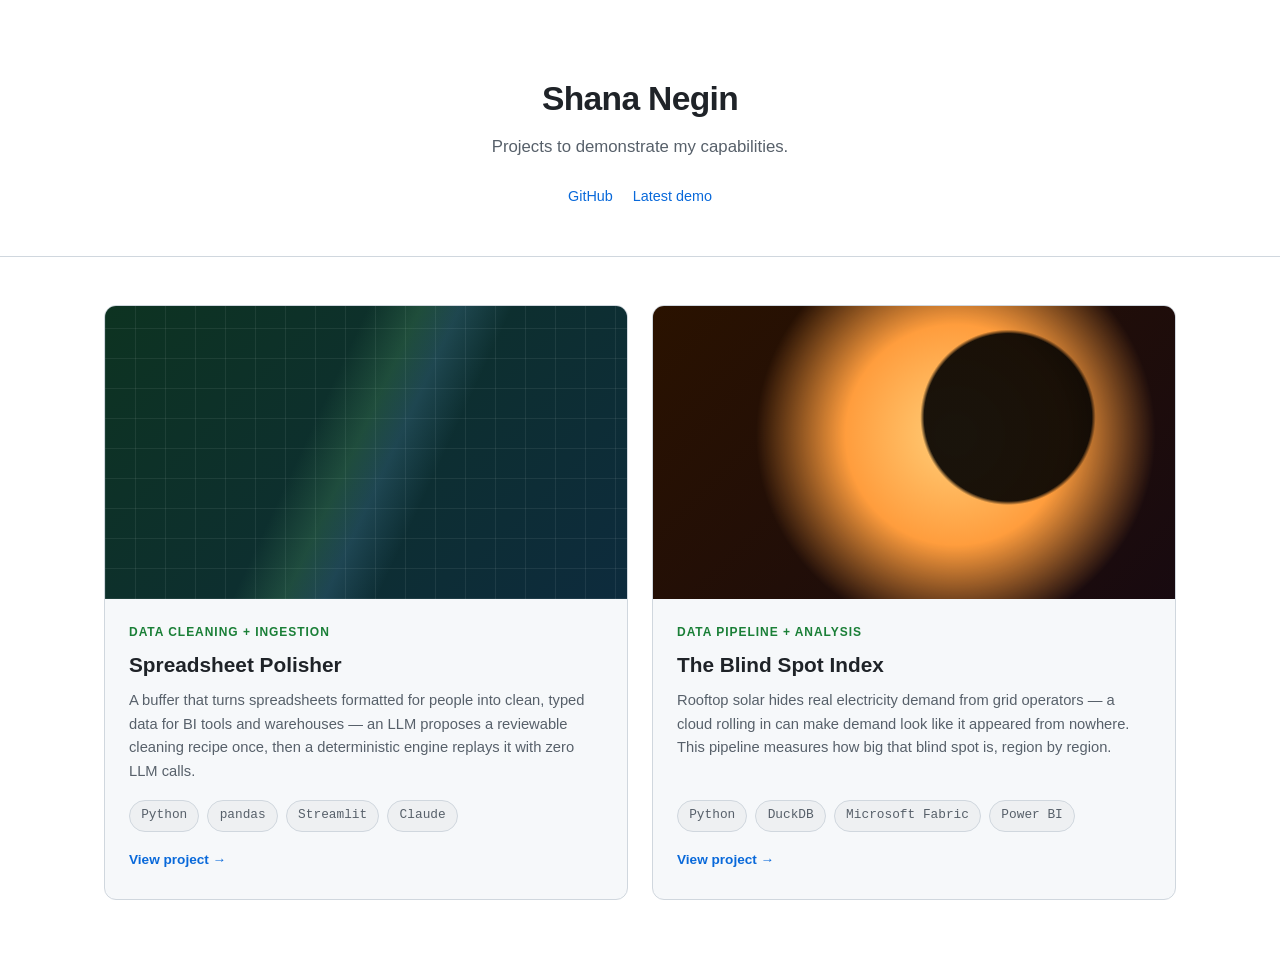
==== commit 5c59992c: "Update Spreadsheet Polisher kicker and trim summary copy Kicker now matches BlindSpot's category-lab" ====
--- a/index.html
+++ b/index.html
@@ -24,7 +24,7 @@
     <a class="card" href="projects/spreadsheet-polisher.html">
       <div class="card-art card-art--polisher"></div>
       <div class="card-body">
-        <div class="kicker">Featured project</div>
+        <div class="kicker">Data cleaning + ingestion</div>
         <h2 class="card-title">Spreadsheet Polisher</h2>
         <p class="card-summary">
           A buffer that turns spreadsheets formatted for people into clean, typed data
